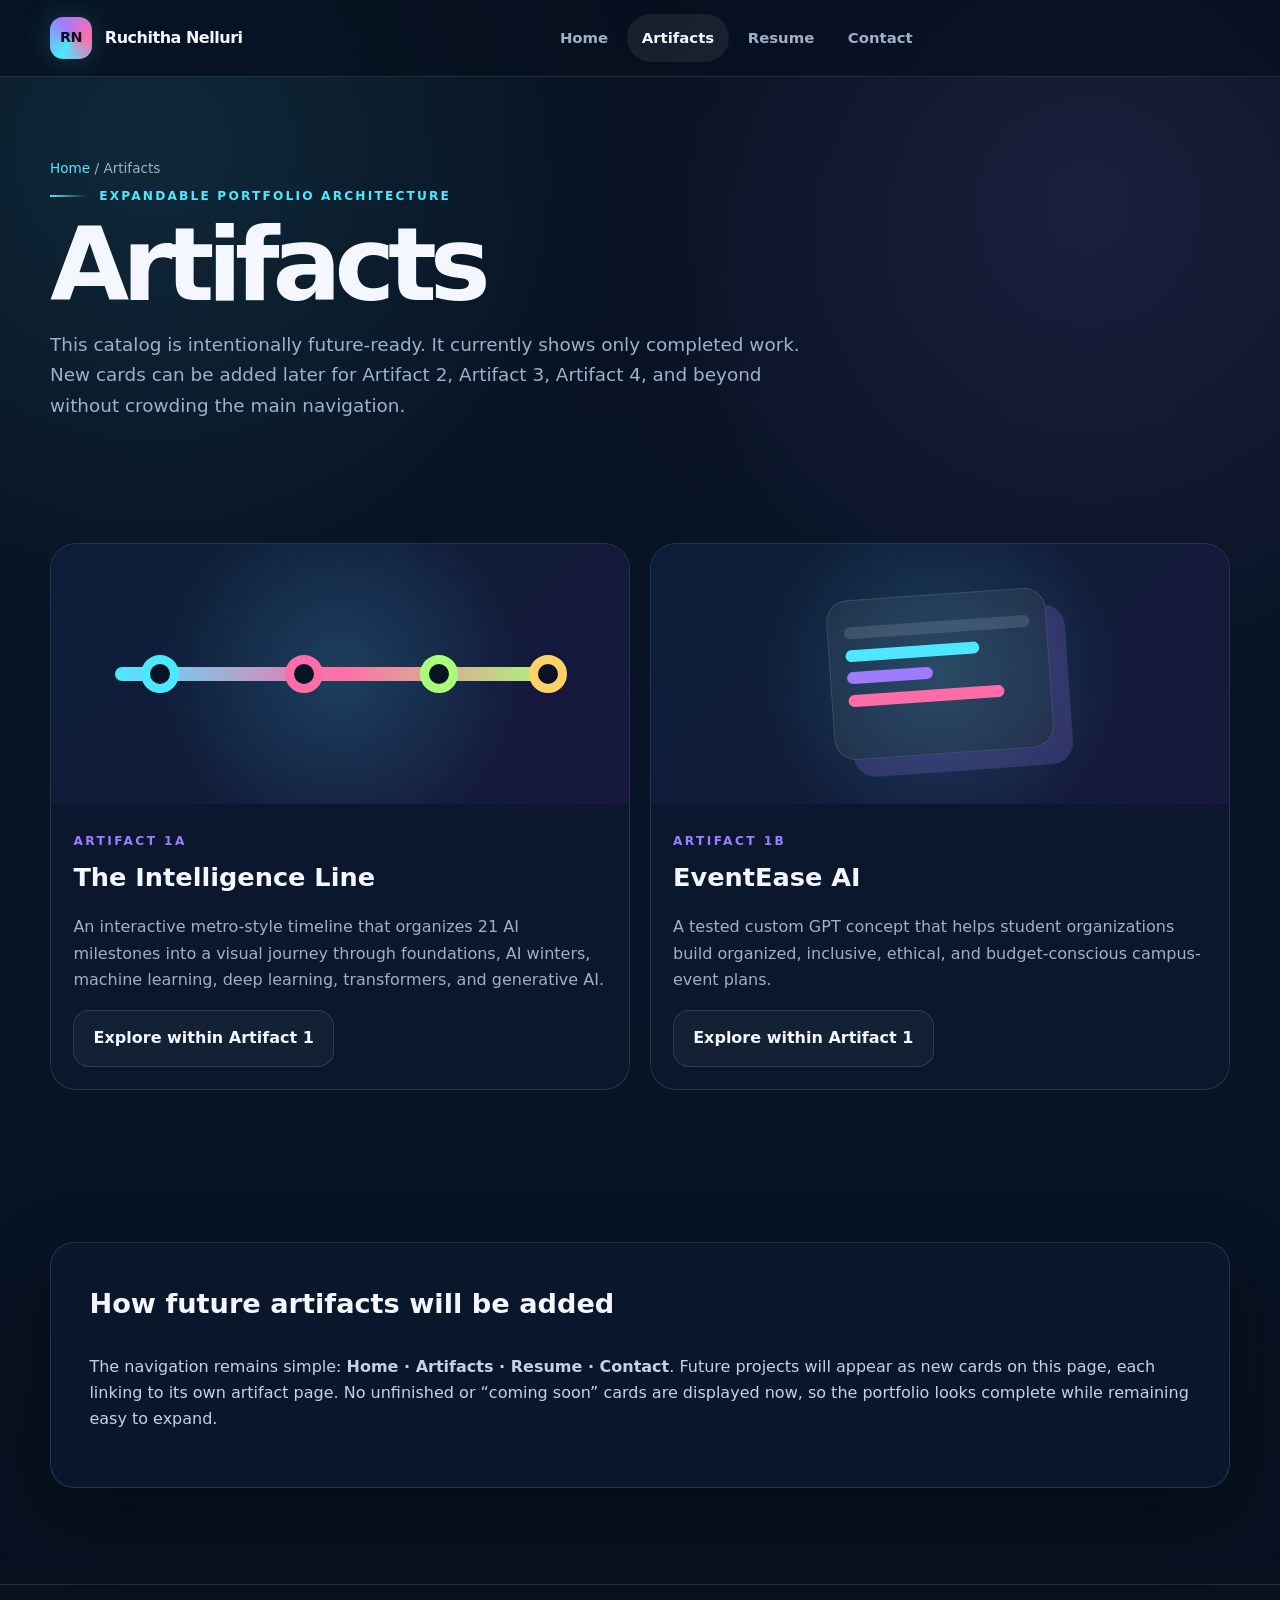
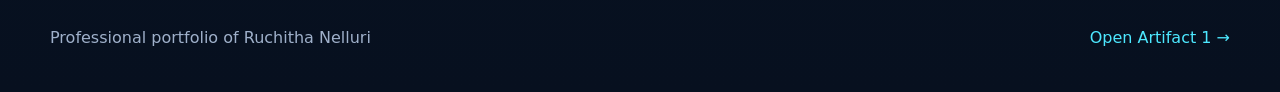
==== artifacts.html @ 5232957d "Add files via upload" ====
<!doctype html>
<html lang="en"><head><meta charset="utf-8"><meta name="viewport" content="width=device-width,initial-scale=1"><meta name="description" content="Professional artifacts created by Ruchitha Nelluri."><title>Artifacts | Ruchitha Nelluri</title><link rel="stylesheet" href="assets/styles.css"></head>
<body><a class="skip-link" href="#main">Skip to main content</a>
<header class="site-header"><nav class="navbar container" aria-label="Primary navigation"><a class="brand" href="index.html"><span class="brand-mark">RN</span><span>Ruchitha Nelluri</span></a><div class="nav-links"><a href="index.html">Home</a><a aria-current="page" href="artifacts.html">Artifacts</a><a href="resume.html">Resume</a><a href="index.html#contact">Contact</a></div><div class="nav-actions"><button class="icon-button menu-toggle" aria-expanded="false" aria-label="Open navigation">☰</button></div></nav></header>
<main id="main">
<section class="page-hero"><div class="container"><div class="breadcrumb"><a href="index.html">Home</a> / Artifacts</div><span class="eyebrow">Expandable portfolio architecture</span><h1>Artifacts</h1><p>This catalog is intentionally future-ready. It currently shows only completed work. New cards can be added later for Artifact 2, Artifact 3, Artifact 4, and beyond without crowding the main navigation.</p></div></section>
<section class="section tight"><div class="container"><div class="artifact-catalog">
<article class="catalog-card reveal"><div class="catalog-visual"><div class="route-visual"><i></i><i></i><i></i><i></i></div></div><div class="catalog-body"><span class="kicker">Artifact 1A</span><h2>The Intelligence Line</h2><p>An interactive metro-style timeline that organizes 21 AI milestones into a visual journey through foundations, AI winters, machine learning, deep learning, transformers, and generative AI.</p><a class="button secondary" href="artifact-1.html#artifact-1a">Explore within Artifact 1</a></div></article>
<article class="catalog-card reveal"><div class="catalog-visual"><div class="event-visual"><span></span><span></span><span></span><span></span></div></div><div class="catalog-body"><span class="kicker">Artifact 1B</span><h2>EventEase AI</h2><p>A tested custom GPT concept that helps student organizations build organized, inclusive, ethical, and budget-conscious campus-event plans.</p><a class="button secondary" href="artifact-1.html#artifact-1b">Explore within Artifact 1</a></div></article>
</div></div></section>
<section class="section"><div class="container content-panel reveal"><h3>How future artifacts will be added</h3><p>The navigation remains simple: <strong>Home · Artifacts · Resume · Contact</strong>. Future projects will appear as new cards on this page, each linking to its own artifact page. No unfinished or “coming soon” cards are displayed now, so the portfolio looks complete while remaining easy to expand.</p></div></section>
</main><footer class="footer"><div class="container footer-grid"><div>Professional portfolio of Ruchitha Nelluri</div><a href="artifact-1.html">Open Artifact 1 →</a></div></footer><script src="assets/app.js"></script></body></html>
---- assets/styles.css ----
:root{
  --bg:#07101f;
  --panel:#0d1a30;
  --panel-2:#101f39;
  --ink:#f4f7ff;
  --muted:#9fb0ca;
  --line:rgba(255,255,255,.12);
  --cyan:#4de8ff;
  --violet:#9f7cff;
  --lime:#a8ff78;
  --rose:#ff6da8;
  --amber:#ffd166;
  --shadow:0 24px 70px rgba(0,0,0,.35);
  --radius:24px;
  --max:1180px;
}
*{box-sizing:border-box}
html{scroll-behavior:smooth}
body{margin:0;background:
  radial-gradient(circle at 12% 8%,rgba(77,232,255,.11),transparent 26%),
  radial-gradient(circle at 85% 12%,rgba(159,124,255,.13),transparent 28%),
  linear-gradient(180deg,#07101f 0%,#081426 50%,#07101f 100%);
  color:var(--ink);font-family:Inter,ui-sans-serif,system-ui,-apple-system,BlinkMacSystemFont,"Segoe UI",sans-serif;line-height:1.65;overflow-x:hidden}
a{color:inherit}
button,input{font:inherit}
img{max-width:100%}
::selection{background:var(--cyan);color:#06101b}
.skip-link{position:fixed;left:1rem;top:-4rem;z-index:100;background:#fff;color:#000;padding:.7rem 1rem;border-radius:999px}.skip-link:focus{top:1rem}
.container{width:min(var(--max),calc(100% - 2rem));margin-inline:auto}
.site-header{position:sticky;top:0;z-index:40;background:rgba(7,16,31,.78);backdrop-filter:blur(18px);border-bottom:1px solid var(--line)}
.navbar{height:76px;display:flex;align-items:center;justify-content:space-between;gap:1rem}
.brand{display:flex;align-items:center;gap:.8rem;text-decoration:none;font-weight:900;letter-spacing:-.03em}
.brand-mark{width:42px;height:42px;border-radius:13px;background:conic-gradient(from 210deg,var(--cyan),var(--violet),var(--rose),var(--cyan));display:grid;place-items:center;color:#07101f;font-size:.9rem;box-shadow:0 0 30px rgba(77,232,255,.2)}
.nav-links{display:flex;align-items:center;gap:.3rem}.nav-links a{padding:.72rem .9rem;border-radius:999px;text-decoration:none;color:var(--muted);font-weight:700;font-size:.93rem}.nav-links a:hover,.nav-links a[aria-current="page"]{color:var(--ink);background:rgba(255,255,255,.07)}
.nav-actions{display:flex;align-items:center;gap:.55rem}.icon-button{width:42px;height:42px;border-radius:14px;border:1px solid var(--line);background:rgba(255,255,255,.04);color:var(--ink);cursor:pointer}.icon-button:hover{border-color:rgba(77,232,255,.5);transform:translateY(-2px)}
.menu-toggle{display:none}
.hero{position:relative;min-height:calc(100vh - 76px);display:grid;align-items:center;padding:6rem 0 5rem;overflow:hidden}
#signal-canvas{position:absolute;inset:0;width:100%;height:100%;pointer-events:none;opacity:.7}
.hero-grid{position:relative;z-index:1;display:grid;grid-template-columns:1.1fr .9fr;gap:4rem;align-items:center}
.eyebrow{display:inline-flex;align-items:center;gap:.7rem;text-transform:uppercase;letter-spacing:.18em;font-size:.76rem;font-weight:900;color:var(--cyan)}
.eyebrow:before{content:"";width:38px;height:2px;background:linear-gradient(90deg,var(--cyan),transparent)}
.hero h1{font-size:clamp(3.7rem,8vw,7.4rem);line-height:.9;letter-spacing:-.075em;margin:.8rem 0 1.4rem;max-width:850px}
.hero h1 span{display:block;background:linear-gradient(90deg,var(--cyan),#a7f6ff 35%,var(--violet) 74%,var(--rose));-webkit-background-clip:text;background-clip:text;color:transparent}
.hero-copy{font-size:clamp(1.05rem,2vw,1.3rem);color:var(--muted);max-width:730px}
.cta-row{display:flex;flex-wrap:wrap;gap:.9rem;margin-top:2rem}.button{display:inline-flex;align-items:center;justify-content:center;gap:.55rem;padding:.9rem 1.2rem;border-radius:16px;text-decoration:none;font-weight:900;border:1px solid var(--line);transition:.25s}.button.primary{background:linear-gradient(135deg,var(--cyan),#7ee9ff);color:#06101b;border-color:transparent;box-shadow:0 14px 35px rgba(77,232,255,.18)}.button.secondary{background:rgba(255,255,255,.045)}.button:hover{transform:translateY(-3px)}
.signal-card{position:relative;background:linear-gradient(160deg,rgba(16,31,57,.95),rgba(9,20,38,.82));border:1px solid rgba(255,255,255,.14);border-radius:32px;padding:1.4rem;box-shadow:var(--shadow);overflow:hidden}.signal-card:before{content:"";position:absolute;inset:-1px;background:linear-gradient(135deg,rgba(77,232,255,.55),transparent 30%,transparent 68%,rgba(159,124,255,.55));border-radius:inherit;z-index:-1}
.radar{aspect-ratio:1;border-radius:50%;border:1px solid rgba(77,232,255,.25);display:grid;place-items:center;position:relative;background:repeating-radial-gradient(circle,transparent 0 12%,rgba(77,232,255,.08) 12.5% 13%);overflow:hidden}.radar:before,.radar:after{content:"";position:absolute;background:rgba(77,232,255,.18)}.radar:before{width:1px;height:100%}.radar:after{height:1px;width:100%}.sweep{position:absolute;width:50%;height:50%;left:50%;top:0;transform-origin:0 100%;background:conic-gradient(from 0deg,rgba(77,232,255,.38),transparent 35deg);animation:sweep 5s linear infinite}.core{width:34%;aspect-ratio:1;border-radius:50%;background:radial-gradient(circle at 35% 30%,#fff,var(--cyan) 18%,var(--violet) 52%,#111b35 70%);box-shadow:0 0 60px rgba(77,232,255,.55);display:grid;place-items:center;color:#07101f;font-weight:1000;font-size:clamp(1rem,4vw,2rem);z-index:2}.blip{position:absolute;width:12px;height:12px;border-radius:50%;background:var(--lime);box-shadow:0 0 18px var(--lime);animation:pulse 1.8s infinite}.blip.one{left:22%;top:32%}.blip.two{right:18%;top:55%;animation-delay:.5s}.blip.three{left:43%;bottom:15%;animation-delay:1s}
@keyframes sweep{to{transform:rotate(360deg)}}@keyframes pulse{50%{transform:scale(1.7);opacity:.4}}
.signal-meta{display:grid;grid-template-columns:repeat(3,1fr);gap:.7rem;margin-top:1rem}.signal-meta div{border:1px solid var(--line);border-radius:16px;padding:.8rem;background:rgba(255,255,255,.03)}.signal-meta strong{display:block;font-size:1.25rem}.signal-meta span{font-size:.75rem;color:var(--muted)}
.section{padding:6rem 0}.section.tight{padding:3.5rem 0}.section-head{display:flex;justify-content:space-between;align-items:end;gap:2rem;margin-bottom:2rem}.section-head h2{font-size:clamp(2.4rem,5vw,4.5rem);line-height:.95;letter-spacing:-.06em;margin:.35rem 0}.section-head p{max-width:620px;color:var(--muted)}
.kicker{font-size:.76rem;font-weight:900;text-transform:uppercase;letter-spacing:.2em;color:var(--violet)}
.metric-grid{display:grid;grid-template-columns:repeat(4,1fr);gap:1rem}.metric{border:1px solid var(--line);border-radius:20px;padding:1.35rem;background:linear-gradient(150deg,rgba(255,255,255,.055),rgba(255,255,255,.018));min-height:150px}.metric strong{font-size:2.2rem;letter-spacing:-.05em}.metric span{display:block;color:var(--muted);margin-top:.3rem}
.about-grid{display:grid;grid-template-columns:.75fr 1.25fr;gap:1.2rem}.profile-panel,.content-panel{border:1px solid var(--line);border-radius:var(--radius);background:rgba(13,26,48,.73);box-shadow:var(--shadow)}.profile-panel{padding:1.4rem;position:sticky;top:100px;height:max-content}.profile-orb{aspect-ratio:1;border-radius:24px;background:linear-gradient(145deg,var(--cyan),var(--violet) 50%,var(--rose));display:grid;place-items:center;color:#06101b;font-size:clamp(4rem,12vw,8rem);font-weight:1000;letter-spacing:-.12em;position:relative;overflow:hidden}.profile-orb:after{content:"";position:absolute;inset:10%;border:1px solid rgba(6,16,27,.25);border-radius:50%;box-shadow:0 0 0 24px rgba(255,255,255,.09),0 0 0 48px rgba(255,255,255,.05)}
.profile-panel h3{font-size:1.6rem;margin:1.2rem 0 .2rem}.profile-panel p{color:var(--muted);margin:.25rem 0}.contact-list{display:grid;gap:.55rem;margin-top:1.2rem}.contact-list a{color:var(--muted);text-decoration:none;word-break:break-word}.contact-list a:hover{color:var(--cyan)}
.content-panel{padding:clamp(1.4rem,3vw,2.4rem)}.content-panel h3{font-size:1.7rem;margin-top:0}.content-panel p{color:#c6d1e3}.value-grid{display:grid;grid-template-columns:1fr 1fr;gap:1rem;margin-top:1.5rem}.value-card{border:1px solid var(--line);border-radius:18px;padding:1.1rem;background:rgba(255,255,255,.025)}.value-card b{color:var(--cyan);display:block;margin-bottom:.35rem}.value-card p{margin:0;color:var(--muted)}
.skill-board{display:grid;grid-template-columns:repeat(3,1fr);gap:1rem}.skill-card{position:relative;border:1px solid var(--line);border-radius:22px;padding:1.35rem;background:rgba(13,26,48,.72);overflow:hidden;transition:.3s}.skill-card:after{content:"";position:absolute;width:140px;height:140px;border-radius:50%;right:-70px;bottom:-80px;background:radial-gradient(circle,rgba(77,232,255,.18),transparent 70%)}.skill-card:hover{transform:translateY(-7px);border-color:rgba(77,232,255,.4)}.skill-card .icon{width:48px;height:48px;border-radius:15px;display:grid;place-items:center;background:rgba(77,232,255,.1);color:var(--cyan);font-size:1.3rem}.skill-card h3{margin:.9rem 0 .4rem}.skill-card p{color:var(--muted);margin:0}.tags{display:flex;flex-wrap:wrap;gap:.45rem;margin-top:1rem}.tag{padding:.35rem .6rem;border:1px solid var(--line);border-radius:999px;font-size:.78rem;color:#c9d4e8;background:rgba(255,255,255,.025)}
.experience{position:relative;display:grid;gap:1.2rem}.experience:before{content:"";position:absolute;left:20px;top:20px;bottom:20px;width:2px;background:linear-gradient(var(--cyan),var(--violet),var(--rose))}.role{position:relative;margin-left:58px;border:1px solid var(--line);border-radius:22px;padding:1.35rem;background:rgba(13,26,48,.72)}.role:before{content:"";position:absolute;width:18px;height:18px;border-radius:50%;left:-48px;top:28px;background:var(--bg);border:5px solid var(--cyan);box-shadow:0 0 18px rgba(77,232,255,.45)}.role:nth-child(2):before{border-color:var(--violet)}.role:nth-child(3):before{border-color:var(--rose)}.role-head{display:flex;align-items:start;justify-content:space-between;gap:1rem}.role h3{margin:0;font-size:1.35rem}.role .company{color:var(--cyan);font-weight:800}.role time{color:var(--muted);font-size:.9rem;white-space:nowrap}.role p,.role li{color:var(--muted)}.role ul{margin-bottom:0;padding-left:1.2rem}
.artifact-feature{display:grid;grid-template-columns:1.1fr .9fr;gap:1.2rem;border:1px solid var(--line);border-radius:32px;padding:clamp(1.2rem,3vw,2.2rem);background:linear-gradient(140deg,rgba(77,232,255,.08),rgba(159,124,255,.08) 48%,rgba(255,109,168,.06));box-shadow:var(--shadow)}.artifact-feature h3{font-size:clamp(2rem,4vw,3.6rem);line-height:1;letter-spacing:-.05em;margin:.4rem 0 1rem}.artifact-feature p{color:var(--muted)}.artifact-stack{display:grid;gap:.8rem}.artifact-mini{border:1px solid var(--line);border-radius:20px;padding:1rem;background:rgba(7,16,31,.55);display:grid;grid-template-columns:52px 1fr;gap:.8rem;align-items:center}.artifact-mini .num{width:52px;height:52px;border-radius:16px;display:grid;place-items:center;background:linear-gradient(135deg,var(--cyan),var(--violet));color:#06101b;font-weight:1000}.artifact-mini b{display:block}.artifact-mini span{font-size:.88rem;color:var(--muted)}
.page-hero{padding:5rem 0 3rem}.page-hero h1{font-size:clamp(3.2rem,8vw,6.5rem);line-height:.9;letter-spacing:-.07em;margin:.8rem 0 1rem}.page-hero p{font-size:1.15rem;color:var(--muted);max-width:780px}.breadcrumb{font-size:.85rem;color:var(--muted)}.breadcrumb a{text-decoration:none;color:var(--cyan)}
.artifact-catalog{display:grid;grid-template-columns:repeat(2,1fr);gap:1.2rem}.catalog-card{border:1px solid var(--line);border-radius:26px;overflow:hidden;background:rgba(13,26,48,.76);transition:.3s}.catalog-card:hover{transform:translateY(-7px);border-color:rgba(77,232,255,.42)}.catalog-visual{min-height:260px;position:relative;display:grid;place-items:center;background:radial-gradient(circle at center,rgba(77,232,255,.18),transparent 58%),linear-gradient(135deg,#0b1e38,#17183c)}.route-visual{width:78%;height:14px;border-radius:99px;background:linear-gradient(90deg,var(--cyan),var(--rose),var(--lime));position:relative}.route-visual i{position:absolute;width:38px;height:38px;border-radius:50%;background:#081426;border:9px solid var(--cyan);top:50%;transform:translate(-50%,-50%)}.route-visual i:nth-child(1){left:10%}.route-visual i:nth-child(2){left:42%;border-color:var(--rose)}.route-visual i:nth-child(3){left:72%;border-color:var(--lime)}.route-visual i:nth-child(4){left:96%;border-color:var(--amber)}.event-visual{width:220px;height:160px;border:1px solid var(--line);border-radius:22px;padding:1rem;background:rgba(255,255,255,.06);transform:rotate(-4deg);box-shadow:18px 18px 0 rgba(159,124,255,.2)}.event-visual span{display:block;height:12px;border-radius:99px;background:rgba(255,255,255,.12);margin:.65rem 0}.event-visual span:nth-child(2){width:72%;background:var(--cyan)}.event-visual span:nth-child(3){width:46%;background:var(--violet)}.event-visual span:nth-child(4){width:84%;background:var(--rose)}.catalog-body{padding:1.4rem}.catalog-body h2{margin:.2rem 0 .6rem;font-size:1.6rem}.catalog-body p{color:var(--muted)}
.tab-shell{border:1px solid var(--line);border-radius:28px;background:rgba(13,26,48,.72);overflow:hidden}.tabs{display:flex;gap:.5rem;padding:.8rem;border-bottom:1px solid var(--line);background:rgba(255,255,255,.025);overflow:auto}.tab-button{border:1px solid transparent;background:transparent;color:var(--muted);padding:.75rem 1rem;border-radius:14px;font-weight:900;cursor:pointer;white-space:nowrap}.tab-button.active{background:rgba(77,232,255,.1);border-color:rgba(77,232,255,.3);color:var(--ink)}.tab-panel{display:none;padding:clamp(1rem,3vw,2rem)}.tab-panel.active{display:block}
.project-summary{display:grid;grid-template-columns:1fr 1fr;gap:1rem}.summary-card{border:1px solid var(--line);border-radius:20px;padding:1.2rem;background:rgba(255,255,255,.025)}.summary-card h3{margin-top:0}.summary-card p{color:var(--muted)}
.iframe-wrap{margin-top:1.2rem;border:1px solid var(--line);border-radius:22px;overflow:hidden;background:#fff}.iframe-wrap iframe{display:block;width:100%;height:760px;border:0}.frame-note{display:flex;justify-content:space-between;align-items:center;gap:1rem;padding:.8rem 1rem;background:#0b172b;color:var(--muted);font-size:.9rem}
.process-grid{display:grid;grid-template-columns:repeat(5,1fr);gap:.7rem;margin:1.2rem 0}.process-step{border:1px solid var(--line);border-radius:18px;padding:1rem;background:rgba(255,255,255,.025);text-align:center;cursor:pointer;transition:.25s}.process-step:hover,.process-step.active{transform:translateY(-4px);background:rgba(159,124,255,.1);border-color:rgba(159,124,255,.45)}.process-step b{display:block;color:var(--violet)}.process-detail{border-left:4px solid var(--violet);padding:1rem 1.2rem;background:rgba(159,124,255,.07);border-radius:0 16px 16px 0;color:#cfd7e8}
.test-grid{display:grid;grid-template-columns:repeat(5,1fr);gap:.7rem;margin-top:1rem}.test-chip{border:1px solid var(--line);border-radius:18px;padding:1rem;text-align:center;background:rgba(255,255,255,.025)}.test-chip strong{display:block;font-size:1.5rem;color:var(--lime)}.test-chip span{font-size:.8rem;color:var(--muted)}
.reflection{border:1px solid rgba(255,209,102,.25);border-radius:22px;padding:1.4rem;background:linear-gradient(145deg,rgba(255,209,102,.08),rgba(255,109,168,.035));margin-top:1.2rem}.reflection h3{color:var(--amber);margin-top:0}.reflection p{color:#d7deeb}
.resume-grid{display:grid;grid-template-columns:300px 1fr;gap:1.2rem}.resume-sidebar,.resume-main{border:1px solid var(--line);border-radius:24px;background:rgba(13,26,48,.72);padding:1.4rem}.resume-sidebar{height:max-content;position:sticky;top:100px}.resume-sidebar h2{font-size:2rem;margin:.2rem 0}.resume-sidebar p,.resume-main p,.resume-main li{color:var(--muted)}.resume-main section+section{border-top:1px solid var(--line);padding-top:1.5rem;margin-top:1.5rem}.resume-main h2{font-size:1.45rem;color:var(--cyan)}.resume-role{margin-bottom:1.4rem}.resume-role h3{margin-bottom:.2rem}.resume-role .meta{color:var(--violet);font-weight:800}
.footer{border-top:1px solid var(--line);padding:2.5rem 0;color:var(--muted)}.footer-grid{display:flex;justify-content:space-between;gap:1rem;align-items:center}.footer a{text-decoration:none;color:var(--cyan)}
.reveal{opacity:0;transform:translateY(28px);transition:.7s}.reveal.visible{opacity:1;transform:none}
@media(max-width:1000px){.hero-grid,.artifact-feature,.about-grid,.resume-grid{grid-template-columns:1fr}.profile-panel,.resume-sidebar{position:relative;top:auto}.metric-grid{grid-template-columns:repeat(2,1fr)}.skill-board{grid-template-columns:repeat(2,1fr)}.project-summary{grid-template-columns:1fr}.process-grid,.test-grid{grid-template-columns:repeat(3,1fr)}}
@media(max-width:760px){.menu-toggle{display:inline-grid}.nav-links{position:fixed;left:1rem;right:1rem;top:84px;display:none;flex-direction:column;align-items:stretch;padding:.8rem;background:rgba(9,20,38,.98);border:1px solid var(--line);border-radius:20px;box-shadow:var(--shadow)}.nav-links.open{display:flex}.nav-links a{border-radius:12px}.hero{padding-top:4rem}.signal-card{max-width:520px}.section-head{align-items:start;flex-direction:column}.skill-board,.artifact-catalog{grid-template-columns:1fr}.value-grid{grid-template-columns:1fr}.process-grid,.test-grid{grid-template-columns:repeat(2,1fr)}.iframe-wrap iframe{height:620px}.footer-grid{flex-direction:column;align-items:flex-start}.role-head{flex-direction:column}.role time{white-space:normal}}
@media(max-width:480px){.metric-grid,.process-grid,.test-grid{grid-template-columns:1fr}.hero h1{font-size:3.45rem}.signal-meta{grid-template-columns:1fr}.cta-row .button{width:100%}.iframe-wrap iframe{height:520px}}
@media(prefers-reduced-motion:reduce){*{animation:none!important;transition:none!important;scroll-behavior:auto!important}.reveal{opacity:1;transform:none}}
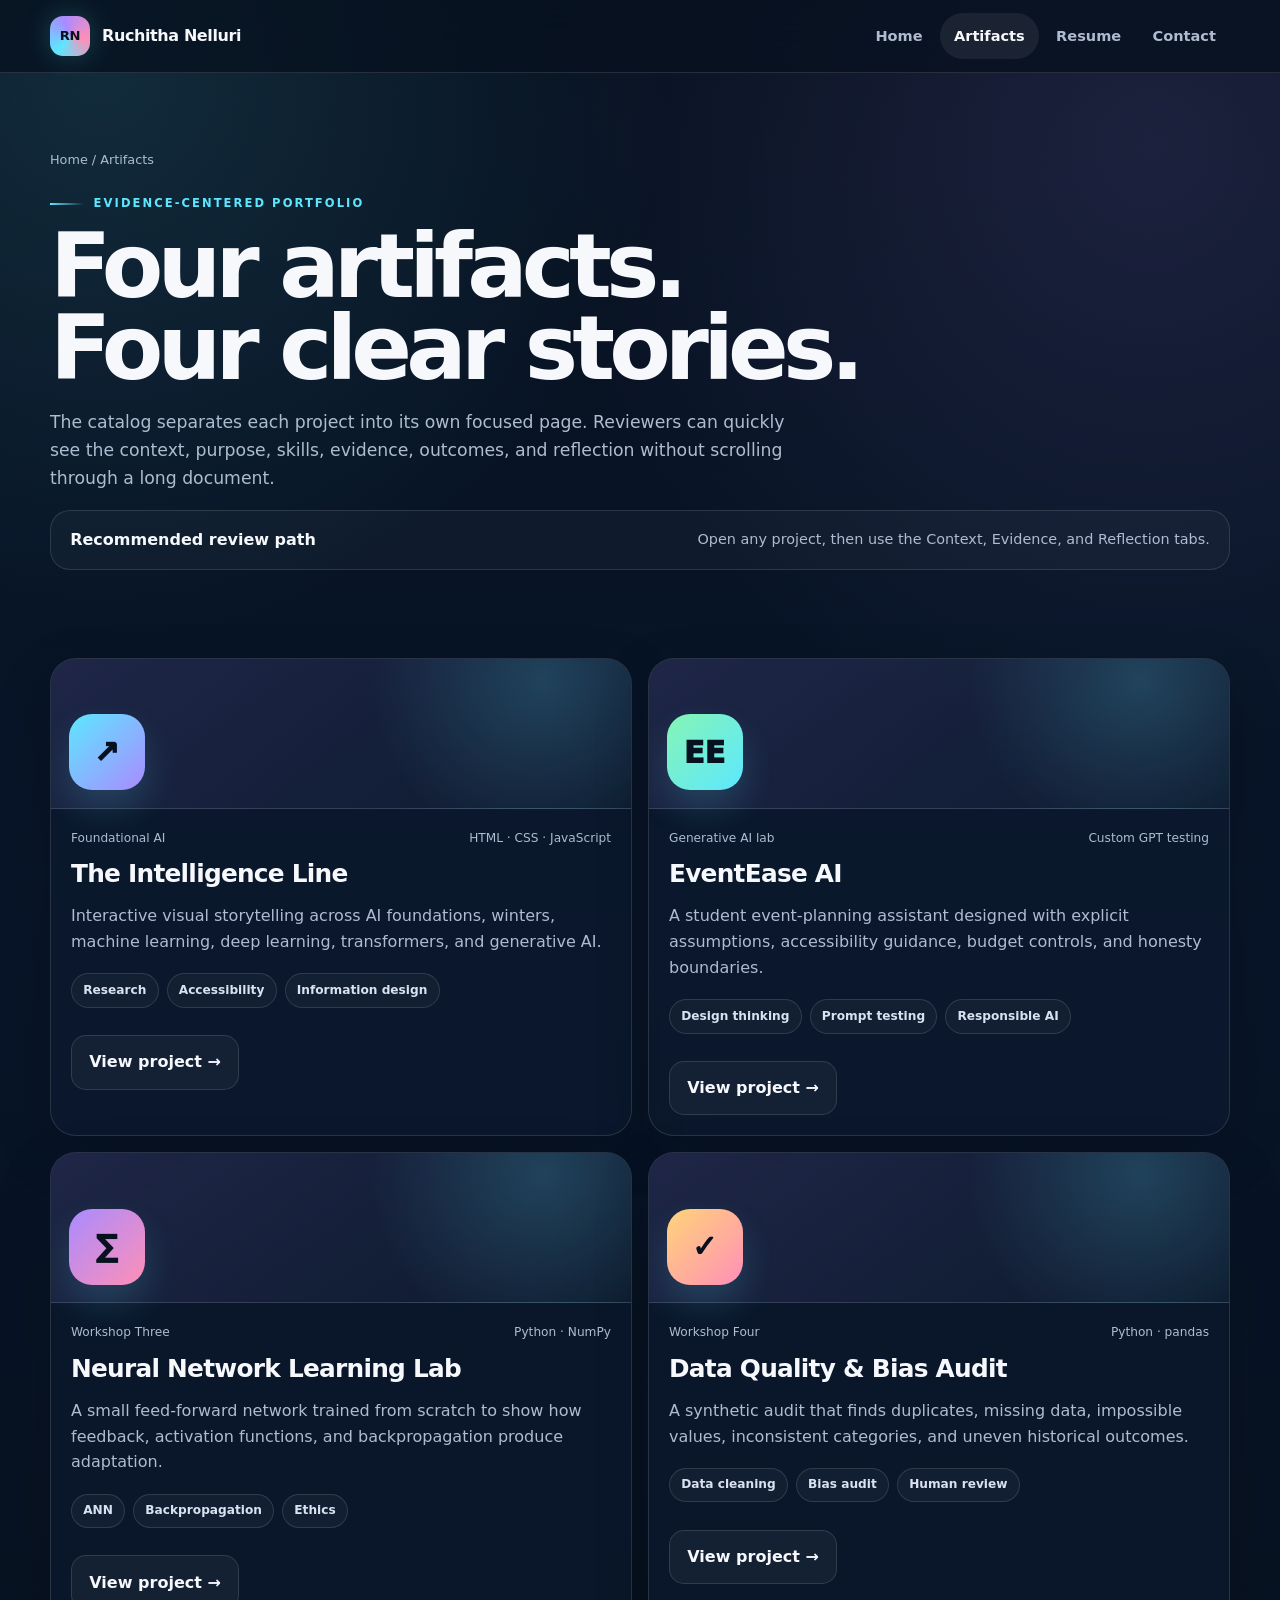
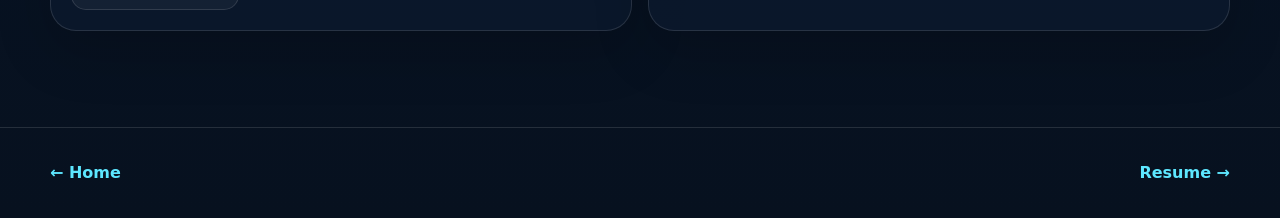
==== commit 7aef8971: "Add files via upload" ====
--- a/artifacts.html
+++ b/artifacts.html
@@ -1,12 +1,54 @@
 <!doctype html>
-<html lang="en"><head><meta charset="utf-8"><meta name="viewport" content="width=device-width,initial-scale=1"><meta name="description" content="Professional artifacts created by Ruchitha Nelluri."><title>Artifacts | Ruchitha Nelluri</title><link rel="stylesheet" href="assets/styles.css"></head>
-<body><a class="skip-link" href="#main">Skip to main content</a>
-<header class="site-header"><nav class="navbar container" aria-label="Primary navigation"><a class="brand" href="index.html"><span class="brand-mark">RN</span><span>Ruchitha Nelluri</span></a><div class="nav-links"><a href="index.html">Home</a><a aria-current="page" href="artifacts.html">Artifacts</a><a href="resume.html">Resume</a><a href="index.html#contact">Contact</a></div><div class="nav-actions"><button class="icon-button menu-toggle" aria-expanded="false" aria-label="Open navigation">☰</button></div></nav></header>
+<html lang="en">
+<head>
+  <meta charset="utf-8">
+  <meta name="viewport" content="width=device-width,initial-scale=1">
+  <meta name="description" content="Four professional AI and machine-learning artifacts by Ruchitha Nelluri.">
+  <title>Artifacts | Ruchitha Nelluri</title>
+  <link rel="stylesheet" href="assets/styles.css">
+</head>
+<body>
+<a class="skip-link" href="#main">Skip to main content</a>
+<header class="site-header">
+  <nav class="navbar container" aria-label="Primary navigation">
+    <a class="brand" href="index.html"><span class="brand-mark">RN</span><span>Ruchitha Nelluri</span></a>
+    <div class="nav-links"><a href="index.html">Home</a><a aria-current="page" href="artifacts.html">Artifacts</a><a href="resume.html">Resume</a><a href="index.html#contact">Contact</a></div>
+    <button class="menu-toggle" aria-expanded="false" aria-label="Open navigation">☰</button>
+  </nav>
+</header>
 <main id="main">
-<section class="page-hero"><div class="container"><div class="breadcrumb"><a href="index.html">Home</a> / Artifacts</div><span class="eyebrow">Expandable portfolio architecture</span><h1>Artifacts</h1><p>This catalog is intentionally future-ready. It currently shows only completed work. New cards can be added later for Artifact 2, Artifact 3, Artifact 4, and beyond without crowding the main navigation.</p></div></section>
-<section class="section tight"><div class="container"><div class="artifact-catalog">
-<article class="catalog-card reveal"><div class="catalog-visual"><div class="route-visual"><i></i><i></i><i></i><i></i></div></div><div class="catalog-body"><span class="kicker">Artifact 1A</span><h2>The Intelligence Line</h2><p>An interactive metro-style timeline that organizes 21 AI milestones into a visual journey through foundations, AI winters, machine learning, deep learning, transformers, and generative AI.</p><a class="button secondary" href="artifact-1.html#artifact-1a">Explore within Artifact 1</a></div></article>
-<article class="catalog-card reveal"><div class="catalog-visual"><div class="event-visual"><span></span><span></span><span></span><span></span></div></div><div class="catalog-body"><span class="kicker">Artifact 1B</span><h2>EventEase AI</h2><p>A tested custom GPT concept that helps student organizations build organized, inclusive, ethical, and budget-conscious campus-event plans.</p><a class="button secondary" href="artifact-1.html#artifact-1b">Explore within Artifact 1</a></div></article>
-</div></div></section>
-<section class="section"><div class="container content-panel reveal"><h3>How future artifacts will be added</h3><p>The navigation remains simple: <strong>Home · Artifacts · Resume · Contact</strong>. Future projects will appear as new cards on this page, each linking to its own artifact page. No unfinished or “coming soon” cards are displayed now, so the portfolio looks complete while remaining easy to expand.</p></div></section>
-</main><footer class="footer"><div class="container footer-grid"><div>Professional portfolio of Ruchitha Nelluri</div><a href="artifact-1.html">Open Artifact 1 →</a></div></footer><script src="assets/app.js"></script></body></html>
+  <section class="page-hero">
+    <div class="container">
+      <div class="breadcrumb"><a href="index.html">Home</a> / Artifacts</div>
+      <span class="eyebrow">Evidence-centered portfolio</span>
+      <h1>Four artifacts.<br>Four clear stories.</h1>
+      <p>The catalog separates each project into its own focused page. Reviewers can quickly see the context, purpose, skills, evidence, outcomes, and reflection without scrolling through a long document.</p>
+      <div class="review-strip"><strong>Recommended review path</strong><span>Open any project, then use the Context, Evidence, and Reflection tabs.</span></div>
+    </div>
+  </section>
+
+  <section class="section tight">
+    <div class="container artifact-grid">
+      <article class="artifact-card reveal">
+        <div class="artifact-art"><div class="artifact-symbol">↗</div></div>
+        <div class="artifact-body"><div class="artifact-meta"><span>Foundational AI</span><span>HTML · CSS · JavaScript</span></div><h3>The Intelligence Line</h3><p>Interactive visual storytelling across AI foundations, winters, machine learning, deep learning, transformers, and generative AI.</p><div class="tag-row"><span class="tag">Research</span><span class="tag">Accessibility</span><span class="tag">Information design</span></div><div class="cta-row"><a class="button secondary" href="ai-timeline.html">View project →</a></div></div>
+      </article>
+      <article class="artifact-card reveal">
+        <div class="artifact-art"><div class="artifact-symbol">EE</div></div>
+        <div class="artifact-body"><div class="artifact-meta"><span>Generative AI lab</span><span>Custom GPT testing</span></div><h3>EventEase AI</h3><p>A student event-planning assistant designed with explicit assumptions, accessibility guidance, budget controls, and honesty boundaries.</p><div class="tag-row"><span class="tag">Design thinking</span><span class="tag">Prompt testing</span><span class="tag">Responsible AI</span></div><div class="cta-row"><a class="button secondary" href="eventease-ai.html">View project →</a></div></div>
+      </article>
+      <article class="artifact-card reveal">
+        <div class="artifact-art"><div class="artifact-symbol">∑</div></div>
+        <div class="artifact-body"><div class="artifact-meta"><span>Workshop Three</span><span>Python · NumPy</span></div><h3>Neural Network Learning Lab</h3><p>A small feed-forward network trained from scratch to show how feedback, activation functions, and backpropagation produce adaptation.</p><div class="tag-row"><span class="tag">ANN</span><span class="tag">Backpropagation</span><span class="tag">Ethics</span></div><div class="cta-row"><a class="button secondary" href="neural-network-lab.html">View project →</a></div></div>
+      </article>
+      <article class="artifact-card reveal">
+        <div class="artifact-art"><div class="artifact-symbol">✓</div></div>
+        <div class="artifact-body"><div class="artifact-meta"><span>Workshop Four</span><span>Python · pandas</span></div><h3>Data Quality & Bias Audit</h3><p>A synthetic audit that finds duplicates, missing data, impossible values, inconsistent categories, and uneven historical outcomes.</p><div class="tag-row"><span class="tag">Data cleaning</span><span class="tag">Bias audit</span><span class="tag">Human review</span></div><div class="cta-row"><a class="button secondary" href="data-quality-bias-audit.html">View project →</a></div></div>
+      </article>
+    </div>
+  </section>
+</main>
+<footer class="footer"><div class="container footer-grid"><a href="index.html">← Home</a><a href="resume.html">Resume →</a></div></footer>
+<script src="assets/app.js"></script>
+</body>
+</html>
--- a/assets/styles.css
+++ b/assets/styles.css
@@ -1,73 +1,76 @@
 :root{
-  --bg:#07101f;
-  --panel:#0d1a30;
-  --panel-2:#101f39;
-  --ink:#f4f7ff;
-  --muted:#9fb0ca;
+  --bg:#07111f;
+  --surface:#0d1a2e;
+  --surface-2:#12233d;
+  --surface-3:#172b49;
+  --text:#f6f8fc;
+  --muted:#aebbd0;
   --line:rgba(255,255,255,.12);
-  --cyan:#4de8ff;
-  --violet:#9f7cff;
-  --lime:#a8ff78;
-  --rose:#ff6da8;
-  --amber:#ffd166;
-  --shadow:0 24px 70px rgba(0,0,0,.35);
+  --cyan:#5de7ff;
+  --violet:#a98bff;
+  --green:#85f5b5;
+  --amber:#ffd479;
+  --rose:#ff8fb7;
+  --shadow:0 28px 80px rgba(0,0,0,.34);
   --radius:24px;
   --max:1180px;
 }
 *{box-sizing:border-box}
 html{scroll-behavior:smooth}
 body{margin:0;background:
-  radial-gradient(circle at 12% 8%,rgba(77,232,255,.11),transparent 26%),
-  radial-gradient(circle at 85% 12%,rgba(159,124,255,.13),transparent 28%),
-  linear-gradient(180deg,#07101f 0%,#081426 50%,#07101f 100%);
-  color:var(--ink);font-family:Inter,ui-sans-serif,system-ui,-apple-system,BlinkMacSystemFont,"Segoe UI",sans-serif;line-height:1.65;overflow-x:hidden}
-a{color:inherit}
-button,input{font:inherit}
-img{max-width:100%}
-::selection{background:var(--cyan);color:#06101b}
-.skip-link{position:fixed;left:1rem;top:-4rem;z-index:100;background:#fff;color:#000;padding:.7rem 1rem;border-radius:999px}.skip-link:focus{top:1rem}
+  radial-gradient(circle at 8% 4%,rgba(93,231,255,.12),transparent 27%),
+  radial-gradient(circle at 90% 8%,rgba(169,139,255,.13),transparent 30%),
+  linear-gradient(180deg,#07111f 0%,#081529 48%,#07111f 100%);
+  color:var(--text);font-family:Inter,ui-sans-serif,system-ui,-apple-system,BlinkMacSystemFont,"Segoe UI",sans-serif;line-height:1.62;overflow-x:hidden}
+a{color:inherit}button{font:inherit}img{max-width:100%;display:block}
+::selection{background:var(--cyan);color:#04101b}
 .container{width:min(var(--max),calc(100% - 2rem));margin-inline:auto}
-.site-header{position:sticky;top:0;z-index:40;background:rgba(7,16,31,.78);backdrop-filter:blur(18px);border-bottom:1px solid var(--line)}
-.navbar{height:76px;display:flex;align-items:center;justify-content:space-between;gap:1rem}
-.brand{display:flex;align-items:center;gap:.8rem;text-decoration:none;font-weight:900;letter-spacing:-.03em}
-.brand-mark{width:42px;height:42px;border-radius:13px;background:conic-gradient(from 210deg,var(--cyan),var(--violet),var(--rose),var(--cyan));display:grid;place-items:center;color:#07101f;font-size:.9rem;box-shadow:0 0 30px rgba(77,232,255,.2)}
-.nav-links{display:flex;align-items:center;gap:.3rem}.nav-links a{padding:.72rem .9rem;border-radius:999px;text-decoration:none;color:var(--muted);font-weight:700;font-size:.93rem}.nav-links a:hover,.nav-links a[aria-current="page"]{color:var(--ink);background:rgba(255,255,255,.07)}
-.nav-actions{display:flex;align-items:center;gap:.55rem}.icon-button{width:42px;height:42px;border-radius:14px;border:1px solid var(--line);background:rgba(255,255,255,.04);color:var(--ink);cursor:pointer}.icon-button:hover{border-color:rgba(77,232,255,.5);transform:translateY(-2px)}
-.menu-toggle{display:none}
-.hero{position:relative;min-height:calc(100vh - 76px);display:grid;align-items:center;padding:6rem 0 5rem;overflow:hidden}
-#signal-canvas{position:absolute;inset:0;width:100%;height:100%;pointer-events:none;opacity:.7}
-.hero-grid{position:relative;z-index:1;display:grid;grid-template-columns:1.1fr .9fr;gap:4rem;align-items:center}
-.eyebrow{display:inline-flex;align-items:center;gap:.7rem;text-transform:uppercase;letter-spacing:.18em;font-size:.76rem;font-weight:900;color:var(--cyan)}
-.eyebrow:before{content:"";width:38px;height:2px;background:linear-gradient(90deg,var(--cyan),transparent)}
-.hero h1{font-size:clamp(3.7rem,8vw,7.4rem);line-height:.9;letter-spacing:-.075em;margin:.8rem 0 1.4rem;max-width:850px}
-.hero h1 span{display:block;background:linear-gradient(90deg,var(--cyan),#a7f6ff 35%,var(--violet) 74%,var(--rose));-webkit-background-clip:text;background-clip:text;color:transparent}
-.hero-copy{font-size:clamp(1.05rem,2vw,1.3rem);color:var(--muted);max-width:730px}
-.cta-row{display:flex;flex-wrap:wrap;gap:.9rem;margin-top:2rem}.button{display:inline-flex;align-items:center;justify-content:center;gap:.55rem;padding:.9rem 1.2rem;border-radius:16px;text-decoration:none;font-weight:900;border:1px solid var(--line);transition:.25s}.button.primary{background:linear-gradient(135deg,var(--cyan),#7ee9ff);color:#06101b;border-color:transparent;box-shadow:0 14px 35px rgba(77,232,255,.18)}.button.secondary{background:rgba(255,255,255,.045)}.button:hover{transform:translateY(-3px)}
-.signal-card{position:relative;background:linear-gradient(160deg,rgba(16,31,57,.95),rgba(9,20,38,.82));border:1px solid rgba(255,255,255,.14);border-radius:32px;padding:1.4rem;box-shadow:var(--shadow);overflow:hidden}.signal-card:before{content:"";position:absolute;inset:-1px;background:linear-gradient(135deg,rgba(77,232,255,.55),transparent 30%,transparent 68%,rgba(159,124,255,.55));border-radius:inherit;z-index:-1}
-.radar{aspect-ratio:1;border-radius:50%;border:1px solid rgba(77,232,255,.25);display:grid;place-items:center;position:relative;background:repeating-radial-gradient(circle,transparent 0 12%,rgba(77,232,255,.08) 12.5% 13%);overflow:hidden}.radar:before,.radar:after{content:"";position:absolute;background:rgba(77,232,255,.18)}.radar:before{width:1px;height:100%}.radar:after{height:1px;width:100%}.sweep{position:absolute;width:50%;height:50%;left:50%;top:0;transform-origin:0 100%;background:conic-gradient(from 0deg,rgba(77,232,255,.38),transparent 35deg);animation:sweep 5s linear infinite}.core{width:34%;aspect-ratio:1;border-radius:50%;background:radial-gradient(circle at 35% 30%,#fff,var(--cyan) 18%,var(--violet) 52%,#111b35 70%);box-shadow:0 0 60px rgba(77,232,255,.55);display:grid;place-items:center;color:#07101f;font-weight:1000;font-size:clamp(1rem,4vw,2rem);z-index:2}.blip{position:absolute;width:12px;height:12px;border-radius:50%;background:var(--lime);box-shadow:0 0 18px var(--lime);animation:pulse 1.8s infinite}.blip.one{left:22%;top:32%}.blip.two{right:18%;top:55%;animation-delay:.5s}.blip.three{left:43%;bottom:15%;animation-delay:1s}
-@keyframes sweep{to{transform:rotate(360deg)}}@keyframes pulse{50%{transform:scale(1.7);opacity:.4}}
-.signal-meta{display:grid;grid-template-columns:repeat(3,1fr);gap:.7rem;margin-top:1rem}.signal-meta div{border:1px solid var(--line);border-radius:16px;padding:.8rem;background:rgba(255,255,255,.03)}.signal-meta strong{display:block;font-size:1.25rem}.signal-meta span{font-size:.75rem;color:var(--muted)}
-.section{padding:6rem 0}.section.tight{padding:3.5rem 0}.section-head{display:flex;justify-content:space-between;align-items:end;gap:2rem;margin-bottom:2rem}.section-head h2{font-size:clamp(2.4rem,5vw,4.5rem);line-height:.95;letter-spacing:-.06em;margin:.35rem 0}.section-head p{max-width:620px;color:var(--muted)}
-.kicker{font-size:.76rem;font-weight:900;text-transform:uppercase;letter-spacing:.2em;color:var(--violet)}
-.metric-grid{display:grid;grid-template-columns:repeat(4,1fr);gap:1rem}.metric{border:1px solid var(--line);border-radius:20px;padding:1.35rem;background:linear-gradient(150deg,rgba(255,255,255,.055),rgba(255,255,255,.018));min-height:150px}.metric strong{font-size:2.2rem;letter-spacing:-.05em}.metric span{display:block;color:var(--muted);margin-top:.3rem}
-.about-grid{display:grid;grid-template-columns:.75fr 1.25fr;gap:1.2rem}.profile-panel,.content-panel{border:1px solid var(--line);border-radius:var(--radius);background:rgba(13,26,48,.73);box-shadow:var(--shadow)}.profile-panel{padding:1.4rem;position:sticky;top:100px;height:max-content}.profile-orb{aspect-ratio:1;border-radius:24px;background:linear-gradient(145deg,var(--cyan),var(--violet) 50%,var(--rose));display:grid;place-items:center;color:#06101b;font-size:clamp(4rem,12vw,8rem);font-weight:1000;letter-spacing:-.12em;position:relative;overflow:hidden}.profile-orb:after{content:"";position:absolute;inset:10%;border:1px solid rgba(6,16,27,.25);border-radius:50%;box-shadow:0 0 0 24px rgba(255,255,255,.09),0 0 0 48px rgba(255,255,255,.05)}
-.profile-panel h3{font-size:1.6rem;margin:1.2rem 0 .2rem}.profile-panel p{color:var(--muted);margin:.25rem 0}.contact-list{display:grid;gap:.55rem;margin-top:1.2rem}.contact-list a{color:var(--muted);text-decoration:none;word-break:break-word}.contact-list a:hover{color:var(--cyan)}
-.content-panel{padding:clamp(1.4rem,3vw,2.4rem)}.content-panel h3{font-size:1.7rem;margin-top:0}.content-panel p{color:#c6d1e3}.value-grid{display:grid;grid-template-columns:1fr 1fr;gap:1rem;margin-top:1.5rem}.value-card{border:1px solid var(--line);border-radius:18px;padding:1.1rem;background:rgba(255,255,255,.025)}.value-card b{color:var(--cyan);display:block;margin-bottom:.35rem}.value-card p{margin:0;color:var(--muted)}
-.skill-board{display:grid;grid-template-columns:repeat(3,1fr);gap:1rem}.skill-card{position:relative;border:1px solid var(--line);border-radius:22px;padding:1.35rem;background:rgba(13,26,48,.72);overflow:hidden;transition:.3s}.skill-card:after{content:"";position:absolute;width:140px;height:140px;border-radius:50%;right:-70px;bottom:-80px;background:radial-gradient(circle,rgba(77,232,255,.18),transparent 70%)}.skill-card:hover{transform:translateY(-7px);border-color:rgba(77,232,255,.4)}.skill-card .icon{width:48px;height:48px;border-radius:15px;display:grid;place-items:center;background:rgba(77,232,255,.1);color:var(--cyan);font-size:1.3rem}.skill-card h3{margin:.9rem 0 .4rem}.skill-card p{color:var(--muted);margin:0}.tags{display:flex;flex-wrap:wrap;gap:.45rem;margin-top:1rem}.tag{padding:.35rem .6rem;border:1px solid var(--line);border-radius:999px;font-size:.78rem;color:#c9d4e8;background:rgba(255,255,255,.025)}
-.experience{position:relative;display:grid;gap:1.2rem}.experience:before{content:"";position:absolute;left:20px;top:20px;bottom:20px;width:2px;background:linear-gradient(var(--cyan),var(--violet),var(--rose))}.role{position:relative;margin-left:58px;border:1px solid var(--line);border-radius:22px;padding:1.35rem;background:rgba(13,26,48,.72)}.role:before{content:"";position:absolute;width:18px;height:18px;border-radius:50%;left:-48px;top:28px;background:var(--bg);border:5px solid var(--cyan);box-shadow:0 0 18px rgba(77,232,255,.45)}.role:nth-child(2):before{border-color:var(--violet)}.role:nth-child(3):before{border-color:var(--rose)}.role-head{display:flex;align-items:start;justify-content:space-between;gap:1rem}.role h3{margin:0;font-size:1.35rem}.role .company{color:var(--cyan);font-weight:800}.role time{color:var(--muted);font-size:.9rem;white-space:nowrap}.role p,.role li{color:var(--muted)}.role ul{margin-bottom:0;padding-left:1.2rem}
-.artifact-feature{display:grid;grid-template-columns:1.1fr .9fr;gap:1.2rem;border:1px solid var(--line);border-radius:32px;padding:clamp(1.2rem,3vw,2.2rem);background:linear-gradient(140deg,rgba(77,232,255,.08),rgba(159,124,255,.08) 48%,rgba(255,109,168,.06));box-shadow:var(--shadow)}.artifact-feature h3{font-size:clamp(2rem,4vw,3.6rem);line-height:1;letter-spacing:-.05em;margin:.4rem 0 1rem}.artifact-feature p{color:var(--muted)}.artifact-stack{display:grid;gap:.8rem}.artifact-mini{border:1px solid var(--line);border-radius:20px;padding:1rem;background:rgba(7,16,31,.55);display:grid;grid-template-columns:52px 1fr;gap:.8rem;align-items:center}.artifact-mini .num{width:52px;height:52px;border-radius:16px;display:grid;place-items:center;background:linear-gradient(135deg,var(--cyan),var(--violet));color:#06101b;font-weight:1000}.artifact-mini b{display:block}.artifact-mini span{font-size:.88rem;color:var(--muted)}
-.page-hero{padding:5rem 0 3rem}.page-hero h1{font-size:clamp(3.2rem,8vw,6.5rem);line-height:.9;letter-spacing:-.07em;margin:.8rem 0 1rem}.page-hero p{font-size:1.15rem;color:var(--muted);max-width:780px}.breadcrumb{font-size:.85rem;color:var(--muted)}.breadcrumb a{text-decoration:none;color:var(--cyan)}
-.artifact-catalog{display:grid;grid-template-columns:repeat(2,1fr);gap:1.2rem}.catalog-card{border:1px solid var(--line);border-radius:26px;overflow:hidden;background:rgba(13,26,48,.76);transition:.3s}.catalog-card:hover{transform:translateY(-7px);border-color:rgba(77,232,255,.42)}.catalog-visual{min-height:260px;position:relative;display:grid;place-items:center;background:radial-gradient(circle at center,rgba(77,232,255,.18),transparent 58%),linear-gradient(135deg,#0b1e38,#17183c)}.route-visual{width:78%;height:14px;border-radius:99px;background:linear-gradient(90deg,var(--cyan),var(--rose),var(--lime));position:relative}.route-visual i{position:absolute;width:38px;height:38px;border-radius:50%;background:#081426;border:9px solid var(--cyan);top:50%;transform:translate(-50%,-50%)}.route-visual i:nth-child(1){left:10%}.route-visual i:nth-child(2){left:42%;border-color:var(--rose)}.route-visual i:nth-child(3){left:72%;border-color:var(--lime)}.route-visual i:nth-child(4){left:96%;border-color:var(--amber)}.event-visual{width:220px;height:160px;border:1px solid var(--line);border-radius:22px;padding:1rem;background:rgba(255,255,255,.06);transform:rotate(-4deg);box-shadow:18px 18px 0 rgba(159,124,255,.2)}.event-visual span{display:block;height:12px;border-radius:99px;background:rgba(255,255,255,.12);margin:.65rem 0}.event-visual span:nth-child(2){width:72%;background:var(--cyan)}.event-visual span:nth-child(3){width:46%;background:var(--violet)}.event-visual span:nth-child(4){width:84%;background:var(--rose)}.catalog-body{padding:1.4rem}.catalog-body h2{margin:.2rem 0 .6rem;font-size:1.6rem}.catalog-body p{color:var(--muted)}
-.tab-shell{border:1px solid var(--line);border-radius:28px;background:rgba(13,26,48,.72);overflow:hidden}.tabs{display:flex;gap:.5rem;padding:.8rem;border-bottom:1px solid var(--line);background:rgba(255,255,255,.025);overflow:auto}.tab-button{border:1px solid transparent;background:transparent;color:var(--muted);padding:.75rem 1rem;border-radius:14px;font-weight:900;cursor:pointer;white-space:nowrap}.tab-button.active{background:rgba(77,232,255,.1);border-color:rgba(77,232,255,.3);color:var(--ink)}.tab-panel{display:none;padding:clamp(1rem,3vw,2rem)}.tab-panel.active{display:block}
-.project-summary{display:grid;grid-template-columns:1fr 1fr;gap:1rem}.summary-card{border:1px solid var(--line);border-radius:20px;padding:1.2rem;background:rgba(255,255,255,.025)}.summary-card h3{margin-top:0}.summary-card p{color:var(--muted)}
-.iframe-wrap{margin-top:1.2rem;border:1px solid var(--line);border-radius:22px;overflow:hidden;background:#fff}.iframe-wrap iframe{display:block;width:100%;height:760px;border:0}.frame-note{display:flex;justify-content:space-between;align-items:center;gap:1rem;padding:.8rem 1rem;background:#0b172b;color:var(--muted);font-size:.9rem}
-.process-grid{display:grid;grid-template-columns:repeat(5,1fr);gap:.7rem;margin:1.2rem 0}.process-step{border:1px solid var(--line);border-radius:18px;padding:1rem;background:rgba(255,255,255,.025);text-align:center;cursor:pointer;transition:.25s}.process-step:hover,.process-step.active{transform:translateY(-4px);background:rgba(159,124,255,.1);border-color:rgba(159,124,255,.45)}.process-step b{display:block;color:var(--violet)}.process-detail{border-left:4px solid var(--violet);padding:1rem 1.2rem;background:rgba(159,124,255,.07);border-radius:0 16px 16px 0;color:#cfd7e8}
-.test-grid{display:grid;grid-template-columns:repeat(5,1fr);gap:.7rem;margin-top:1rem}.test-chip{border:1px solid var(--line);border-radius:18px;padding:1rem;text-align:center;background:rgba(255,255,255,.025)}.test-chip strong{display:block;font-size:1.5rem;color:var(--lime)}.test-chip span{font-size:.8rem;color:var(--muted)}
-.reflection{border:1px solid rgba(255,209,102,.25);border-radius:22px;padding:1.4rem;background:linear-gradient(145deg,rgba(255,209,102,.08),rgba(255,109,168,.035));margin-top:1.2rem}.reflection h3{color:var(--amber);margin-top:0}.reflection p{color:#d7deeb}
-.resume-grid{display:grid;grid-template-columns:300px 1fr;gap:1.2rem}.resume-sidebar,.resume-main{border:1px solid var(--line);border-radius:24px;background:rgba(13,26,48,.72);padding:1.4rem}.resume-sidebar{height:max-content;position:sticky;top:100px}.resume-sidebar h2{font-size:2rem;margin:.2rem 0}.resume-sidebar p,.resume-main p,.resume-main li{color:var(--muted)}.resume-main section+section{border-top:1px solid var(--line);padding-top:1.5rem;margin-top:1.5rem}.resume-main h2{font-size:1.45rem;color:var(--cyan)}.resume-role{margin-bottom:1.4rem}.resume-role h3{margin-bottom:.2rem}.resume-role .meta{color:var(--violet);font-weight:800}
-.footer{border-top:1px solid var(--line);padding:2.5rem 0;color:var(--muted)}.footer-grid{display:flex;justify-content:space-between;gap:1rem;align-items:center}.footer a{text-decoration:none;color:var(--cyan)}
-.reveal{opacity:0;transform:translateY(28px);transition:.7s}.reveal.visible{opacity:1;transform:none}
-@media(max-width:1000px){.hero-grid,.artifact-feature,.about-grid,.resume-grid{grid-template-columns:1fr}.profile-panel,.resume-sidebar{position:relative;top:auto}.metric-grid{grid-template-columns:repeat(2,1fr)}.skill-board{grid-template-columns:repeat(2,1fr)}.project-summary{grid-template-columns:1fr}.process-grid,.test-grid{grid-template-columns:repeat(3,1fr)}}
-@media(max-width:760px){.menu-toggle{display:inline-grid}.nav-links{position:fixed;left:1rem;right:1rem;top:84px;display:none;flex-direction:column;align-items:stretch;padding:.8rem;background:rgba(9,20,38,.98);border:1px solid var(--line);border-radius:20px;box-shadow:var(--shadow)}.nav-links.open{display:flex}.nav-links a{border-radius:12px}.hero{padding-top:4rem}.signal-card{max-width:520px}.section-head{align-items:start;flex-direction:column}.skill-board,.artifact-catalog{grid-template-columns:1fr}.value-grid{grid-template-columns:1fr}.process-grid,.test-grid{grid-template-columns:repeat(2,1fr)}.iframe-wrap iframe{height:620px}.footer-grid{flex-direction:column;align-items:flex-start}.role-head{flex-direction:column}.role time{white-space:normal}}
-@media(max-width:480px){.metric-grid,.process-grid,.test-grid{grid-template-columns:1fr}.hero h1{font-size:3.45rem}.signal-meta{grid-template-columns:1fr}.cta-row .button{width:100%}.iframe-wrap iframe{height:520px}}
-@media(prefers-reduced-motion:reduce){*{animation:none!important;transition:none!important;scroll-behavior:auto!important}.reveal{opacity:1;transform:none}}
+.skip-link{position:fixed;left:1rem;top:-5rem;z-index:100;background:#fff;color:#000;padding:.7rem 1rem;border-radius:999px}.skip-link:focus{top:1rem}
+.site-header{position:sticky;top:0;z-index:50;background:rgba(7,17,31,.78);backdrop-filter:blur(18px);border-bottom:1px solid var(--line)}
+.navbar{height:72px;display:flex;align-items:center;justify-content:space-between;gap:1rem}
+.brand{display:flex;align-items:center;gap:.75rem;text-decoration:none;font-weight:900;letter-spacing:-.025em}
+.brand-mark{width:40px;height:40px;border-radius:13px;display:grid;place-items:center;color:#07111f;font-size:.82rem;background:conic-gradient(from 220deg,var(--cyan),var(--violet),var(--rose),var(--cyan));box-shadow:0 0 28px rgba(93,231,255,.22)}
+.nav-links{display:flex;align-items:center;gap:.2rem}.nav-links a{padding:.68rem .88rem;border-radius:999px;text-decoration:none;color:var(--muted);font-size:.91rem;font-weight:800}.nav-links a:hover,.nav-links a[aria-current="page"]{background:rgba(255,255,255,.07);color:var(--text)}
+.menu-toggle{display:none;width:42px;height:42px;border-radius:13px;border:1px solid var(--line);background:rgba(255,255,255,.04);color:var(--text);cursor:pointer}
+.eyebrow,.kicker{display:inline-flex;align-items:center;gap:.6rem;text-transform:uppercase;letter-spacing:.18em;font-size:.72rem;font-weight:900;color:var(--cyan)}
+.eyebrow:before{content:"";width:34px;height:2px;background:linear-gradient(90deg,var(--cyan),transparent)}
+.kicker{color:var(--violet)}
+.hero{position:relative;min-height:calc(88vh - 72px);display:grid;align-items:center;padding:5.5rem 0 4rem;overflow:hidden}
+.hero:before{content:"";position:absolute;width:520px;height:520px;border:1px solid rgba(93,231,255,.13);border-radius:50%;right:-170px;top:-110px;box-shadow:0 0 0 70px rgba(93,231,255,.025),0 0 0 140px rgba(169,139,255,.018)}
+.hero-grid{position:relative;z-index:1;display:grid;grid-template-columns:1.1fr .9fr;gap:3rem;align-items:center}
+.hero h1,.page-hero h1,.artifact-hero h1{font-size:clamp(3.3rem,7.5vw,7rem);line-height:.92;letter-spacing:-.065em;margin:.75rem 0 1.2rem}
+.hero h1 span{display:block;background:linear-gradient(90deg,var(--cyan),#d4fbff 36%,var(--violet) 75%,var(--rose));-webkit-background-clip:text;background-clip:text;color:transparent}
+.hero-copy{font-size:clamp(1.04rem,2vw,1.24rem);max-width:720px;color:var(--muted)}
+.cta-row{display:flex;flex-wrap:wrap;gap:.8rem;margin-top:1.7rem}.button{display:inline-flex;align-items:center;justify-content:center;gap:.5rem;padding:.83rem 1.08rem;border-radius:15px;border:1px solid var(--line);text-decoration:none;font-weight:900;transition:.22s}.button.primary{background:linear-gradient(135deg,var(--cyan),#a6f4ff);color:#04111c;border-color:transparent;box-shadow:0 14px 34px rgba(93,231,255,.16)}.button.secondary{background:rgba(255,255,255,.045)}.button.ghost{background:transparent}.button:hover{transform:translateY(-2px);border-color:rgba(93,231,255,.42)}
+.hero-console{border:1px solid rgba(255,255,255,.16);border-radius:30px;background:linear-gradient(155deg,rgba(18,35,61,.96),rgba(9,22,41,.84));box-shadow:var(--shadow);overflow:hidden}
+.console-bar{display:flex;align-items:center;gap:.45rem;padding:.85rem 1rem;border-bottom:1px solid var(--line);color:var(--muted);font-size:.8rem}.console-dot{width:9px;height:9px;border-radius:50%;background:var(--rose)}.console-dot:nth-child(2){background:var(--amber)}.console-dot:nth-child(3){background:var(--green)}.console-title{margin-left:auto}
+.console-body{padding:1.25rem}.signal-line{height:12px;border-radius:999px;background:linear-gradient(90deg,var(--cyan) 0 28%,var(--violet) 28% 56%,var(--green) 56% 78%,var(--rose) 78%);position:relative;margin:1.5rem 0}.signal-line i{position:absolute;top:50%;width:26px;height:26px;border:7px solid var(--surface);background:#fff;border-radius:50%;transform:translate(-50%,-50%)}.signal-line i:nth-child(1){left:15%}.signal-line i:nth-child(2){left:43%}.signal-line i:nth-child(3){left:68%}.signal-line i:nth-child(4){left:91%}
+.console-grid{display:grid;grid-template-columns:1fr 1fr;gap:.7rem}.console-tile{min-height:108px;border:1px solid var(--line);border-radius:18px;padding:1rem;background:rgba(255,255,255,.025)}.console-tile strong{display:block;font-size:1.75rem;letter-spacing:-.04em}.console-tile span{display:block;color:var(--muted);font-size:.8rem;margin-top:.25rem}
+.section{padding:5rem 0}.section.tight{padding:3rem 0}.section-head{display:flex;justify-content:space-between;align-items:end;gap:2rem;margin-bottom:1.7rem}.section-head h2{font-size:clamp(2.2rem,5vw,4.1rem);line-height:.98;letter-spacing:-.052em;margin:.25rem 0}.section-head p{max-width:580px;color:var(--muted)}
+.metric-grid{display:grid;grid-template-columns:repeat(4,1fr);gap:.8rem}.metric{border:1px solid var(--line);border-radius:19px;padding:1.15rem;background:linear-gradient(150deg,rgba(255,255,255,.052),rgba(255,255,255,.018));min-height:128px}.metric strong{display:block;font-size:2rem;letter-spacing:-.04em}.metric span{display:block;color:var(--muted);font-size:.83rem;margin-top:.3rem}
+.artifact-grid{display:grid;grid-template-columns:repeat(2,1fr);gap:1rem}.artifact-card{position:relative;border:1px solid var(--line);border-radius:26px;background:rgba(13,26,46,.76);overflow:hidden;min-height:330px;box-shadow:0 20px 55px rgba(0,0,0,.18);transition:.25s}.artifact-card:hover{transform:translateY(-5px);border-color:rgba(93,231,255,.34)}
+.artifact-art{height:150px;padding:1.1rem;display:flex;align-items:end;background:radial-gradient(circle at 85% 15%,rgba(93,231,255,.18),transparent 34%),linear-gradient(145deg,rgba(169,139,255,.13),rgba(255,255,255,.01));border-bottom:1px solid var(--line)}
+.artifact-symbol{width:76px;height:76px;border-radius:23px;display:grid;place-items:center;font-size:1.9rem;font-weight:1000;color:#07111f;background:linear-gradient(135deg,var(--cyan),var(--violet));box-shadow:0 18px 35px rgba(93,231,255,.16)}
+.artifact-card:nth-child(2) .artifact-symbol{background:linear-gradient(135deg,var(--green),var(--cyan))}.artifact-card:nth-child(3) .artifact-symbol{background:linear-gradient(135deg,var(--violet),var(--rose))}.artifact-card:nth-child(4) .artifact-symbol{background:linear-gradient(135deg,var(--amber),var(--rose))}
+.artifact-body{padding:1.25rem}.artifact-meta{display:flex;align-items:center;justify-content:space-between;gap:1rem;color:var(--muted);font-size:.76rem}.artifact-body h3{font-size:1.55rem;letter-spacing:-.03em;margin:.35rem 0 .55rem}.artifact-body p{color:var(--muted);margin:0 0 1rem}.artifact-link{text-decoration:none;font-weight:900;color:var(--cyan)}
+.profile-strip{display:grid;grid-template-columns:.8fr 1.2fr;gap:1rem}.profile-card,.value-panel,.contact-panel{border:1px solid var(--line);border-radius:25px;background:rgba(13,26,46,.72);padding:1.35rem}.profile-mark{width:70px;height:70px;border-radius:22px;display:grid;place-items:center;background:linear-gradient(135deg,var(--cyan),var(--violet));color:#07111f;font-weight:1000;font-size:1.2rem}.profile-card h3{font-size:1.65rem;margin:.8rem 0 .15rem}.profile-card p,.value-panel p,.contact-panel p{color:var(--muted)}.value-list{display:grid;grid-template-columns:1fr 1fr;gap:.7rem;margin-top:1rem}.value-item{border:1px solid var(--line);border-radius:17px;padding:.9rem;background:rgba(255,255,255,.025)}.value-item strong{display:block}.value-item span{display:block;color:var(--muted);font-size:.8rem;margin-top:.2rem}
+.page-hero{padding:4.8rem 0 2.5rem}.page-hero h1{font-size:clamp(3.2rem,7vw,6.3rem)}.page-hero p{max-width:760px;color:var(--muted);font-size:1.08rem}.breadcrumb{font-size:.8rem;color:var(--muted);margin-bottom:1rem}.breadcrumb a{text-decoration:none}.breadcrumb a:hover{color:var(--cyan)}
+.review-strip{display:flex;justify-content:space-between;gap:1rem;align-items:center;border:1px solid var(--line);border-radius:20px;padding:1rem 1.2rem;background:rgba(255,255,255,.03);margin-top:1rem}.review-strip span{color:var(--muted);font-size:.9rem}
+.artifact-hero{padding:4rem 0 2rem}.artifact-hero-grid{display:grid;grid-template-columns:1.18fr .82fr;gap:1.2rem;align-items:stretch}.artifact-hero h1{font-size:clamp(3rem,6vw,5.7rem)}.artifact-intro{color:var(--muted);font-size:1.05rem;max-width:760px}.tag-row{display:flex;flex-wrap:wrap;gap:.5rem;margin-top:1.15rem}.tag{display:inline-flex;padding:.4rem .7rem;border:1px solid var(--line);border-radius:999px;color:#d9e2f1;background:rgba(255,255,255,.035);font-size:.76rem;font-weight:800}
+.artifact-scorecard{border:1px solid var(--line);border-radius:26px;padding:1.2rem;background:linear-gradient(150deg,rgba(18,35,61,.94),rgba(10,22,40,.76));box-shadow:var(--shadow);display:grid;grid-template-columns:1fr 1fr;gap:.7rem}.score{border:1px solid var(--line);border-radius:17px;padding:.9rem;background:rgba(255,255,255,.025)}.score strong{display:block;font-size:1.55rem}.score span{display:block;color:var(--muted);font-size:.76rem;margin-top:.2rem}
+.detail-shell{display:grid;grid-template-columns:230px 1fr;gap:1rem;align-items:start}.detail-tabs{position:sticky;top:92px;border:1px solid var(--line);border-radius:22px;background:rgba(13,26,46,.76);padding:.65rem}.detail-tab{width:100%;border:1px solid transparent;background:transparent;color:var(--muted);border-radius:14px;padding:.82rem .9rem;text-align:left;font-weight:900;cursor:pointer}.detail-tab.active{background:rgba(93,231,255,.09);border-color:rgba(93,231,255,.26);color:var(--text)}
+.detail-content{min-width:0}.detail-panel{display:none;border:1px solid var(--line);border-radius:26px;background:rgba(13,26,46,.72);padding:clamp(1rem,3vw,1.7rem);box-shadow:0 18px 50px rgba(0,0,0,.16)}.detail-panel.active{display:block}.detail-panel h2{font-size:clamp(1.8rem,4vw,2.8rem);letter-spacing:-.04em;margin:.2rem 0 1rem}.detail-panel h3{margin:0 0 .45rem}.detail-panel p,.detail-panel li{color:var(--muted)}
+.info-grid{display:grid;grid-template-columns:1fr 1fr;gap:.8rem}.info-card{border:1px solid var(--line);border-radius:19px;padding:1.05rem;background:rgba(255,255,255,.025)}.info-card p{margin:.35rem 0 0}.competency-list{display:grid;grid-template-columns:repeat(2,1fr);gap:.65rem;margin-top:.8rem}.competency{border-left:3px solid var(--violet);background:rgba(169,139,255,.055);padding:.75rem .85rem;border-radius:0 14px 14px 0;color:#dbe2ef;font-size:.88rem}
+.evidence-block{border:1px solid var(--line);border-radius:20px;padding:1.05rem;background:rgba(255,255,255,.022);margin-top:.8rem}.evidence-head{display:flex;justify-content:space-between;align-items:start;gap:1rem}.evidence-head p{margin:.25rem 0 0}.result-grid{display:grid;grid-template-columns:repeat(3,1fr);gap:.7rem;margin-top:.8rem}.result-card{border:1px solid var(--line);border-radius:17px;padding:.85rem;background:rgba(255,255,255,.025)}.result-card strong{display:block;font-size:1.35rem;color:var(--green)}.result-card span{font-size:.76rem;color:var(--muted)}
+.media-frame{margin-top:.9rem;border:1px solid var(--line);border-radius:20px;overflow:hidden;background:#fff}.media-frame iframe{display:block;width:100%;height:560px;border:0}.media-frame img{width:100%;height:auto}.frame-bar{display:flex;justify-content:space-between;align-items:center;gap:1rem;padding:.72rem .9rem;background:#0a172a;color:var(--muted);font-size:.8rem}.frame-bar a{color:var(--cyan);font-weight:900;text-decoration:none}
+.data-table{width:100%;border-collapse:collapse;margin-top:.8rem;font-size:.86rem}.data-table th,.data-table td{padding:.7rem;border-bottom:1px solid var(--line);text-align:left}.data-table th{color:var(--cyan)}.data-table td{color:var(--muted)}
+.code-details{margin-top:.9rem;border:1px solid var(--line);border-radius:17px;overflow:hidden;background:#07111f}.code-details summary{padding:.85rem 1rem;cursor:pointer;font-weight:900;color:var(--cyan)}.code-details pre{margin:0;padding:1rem;border-top:1px solid var(--line);overflow:auto;color:#d8e6f6;font-size:.78rem;line-height:1.55}.code-details code{font-family:"SFMono-Regular",Consolas,"Liberation Mono",monospace}
+.reflection-card{border:1px solid rgba(255,212,121,.28);border-radius:22px;padding:1.25rem;background:linear-gradient(145deg,rgba(255,212,121,.075),rgba(255,143,183,.035))}.reflection-card p{color:#dce3ef}.reflection-card p:last-child{margin-bottom:0}.reflection-note{margin-top:.85rem;display:grid;grid-template-columns:repeat(3,1fr);gap:.65rem}.reflection-note div{border:1px solid var(--line);border-radius:15px;padding:.8rem;background:rgba(255,255,255,.025)}.reflection-note strong{display:block}.reflection-note span{font-size:.76rem;color:var(--muted)}
+.artifact-switcher{display:flex;justify-content:space-between;gap:1rem;margin-top:1rem}.artifact-switcher a{flex:1;border:1px solid var(--line);border-radius:17px;padding:.9rem;text-decoration:none;background:rgba(255,255,255,.025)}.artifact-switcher a:last-child{text-align:right}.artifact-switcher span{display:block;color:var(--muted);font-size:.72rem}.artifact-switcher strong{display:block;margin-top:.12rem}
+.resume-grid{display:grid;grid-template-columns:285px 1fr;gap:1rem}.resume-sidebar,.resume-main{border:1px solid var(--line);border-radius:24px;background:rgba(13,26,46,.74);padding:1.3rem}.resume-sidebar{position:sticky;top:92px;height:max-content}.resume-sidebar h2{font-size:1.8rem;margin:.2rem 0}.resume-sidebar p,.resume-main p,.resume-main li{color:var(--muted)}.resume-main section+section{border-top:1px solid var(--line);padding-top:1.25rem;margin-top:1.25rem}.resume-main h2{color:var(--cyan);font-size:1.35rem}.resume-role{margin-bottom:1.2rem}.resume-role h3{margin-bottom:.15rem}.resume-role .meta{color:var(--violet);font-weight:800;font-size:.88rem}
+.footer{border-top:1px solid var(--line);padding:2rem 0;color:var(--muted);margin-top:3rem}.footer-grid{display:flex;justify-content:space-between;align-items:center;gap:1rem}.footer a{color:var(--cyan);text-decoration:none;font-weight:800}
+.reveal{opacity:0;transform:translateY(24px);transition:.65s}.reveal.visible{opacity:1;transform:none}
+@media(max-width:980px){.hero-grid,.artifact-hero-grid,.profile-strip,.resume-grid{grid-template-columns:1fr}.metric-grid{grid-template-columns:repeat(2,1fr)}.resume-sidebar{position:relative;top:auto}.detail-shell{grid-template-columns:1fr}.detail-tabs{position:relative;top:auto;display:flex;overflow:auto}.detail-tab{width:auto;white-space:nowrap}.artifact-grid{grid-template-columns:1fr}.info-grid{grid-template-columns:1fr}.media-frame iframe{height:520px}}
+@media(max-width:720px){.menu-toggle{display:grid;place-items:center}.nav-links{position:fixed;left:1rem;right:1rem;top:80px;display:none;flex-direction:column;align-items:stretch;padding:.75rem;background:rgba(8,21,41,.98);border:1px solid var(--line);border-radius:19px;box-shadow:var(--shadow)}.nav-links.open{display:flex}.nav-links a{border-radius:12px}.hero{min-height:auto;padding:4.2rem 0}.section{padding:3.8rem 0}.section-head{align-items:start;flex-direction:column}.console-grid,.artifact-scorecard,.value-list,.competency-list,.result-grid,.reflection-note{grid-template-columns:1fr}.review-strip,.evidence-head,.frame-bar{align-items:flex-start;flex-direction:column}.artifact-switcher{flex-direction:column}.artifact-switcher a:last-child{text-align:left}.media-frame iframe{height:430px}.footer-grid{flex-direction:column;align-items:flex-start}}
+@media(max-width:470px){.metric-grid{grid-template-columns:1fr}.hero h1{font-size:3.25rem}.page-hero h1,.artifact-hero h1{font-size:3rem}.cta-row .button{width:100%}.data-table{font-size:.75rem}.data-table th,.data-table td{padding:.55rem}}
+@media(prefers-reduced-motion:reduce){*{scroll-behavior:auto!important;animation:none!important;transition:none!important}.reveal{opacity:1;transform:none}}
